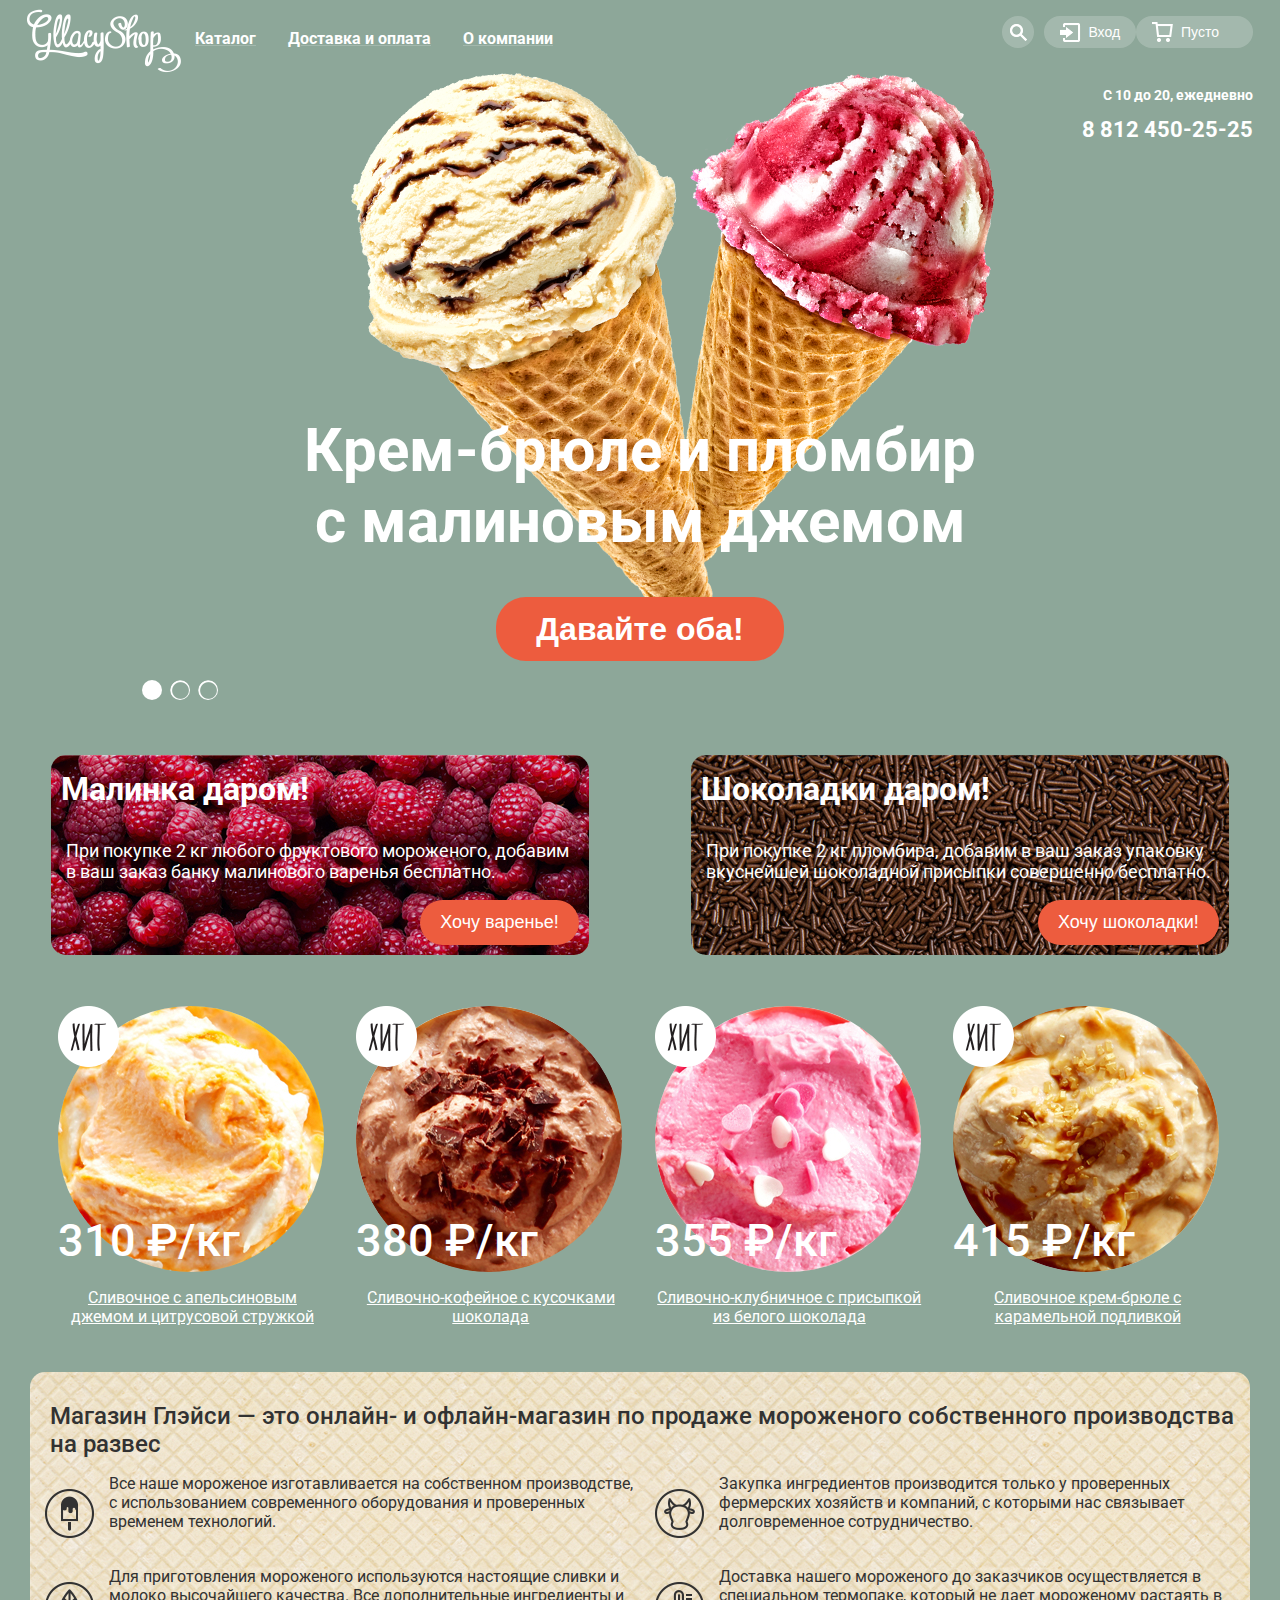
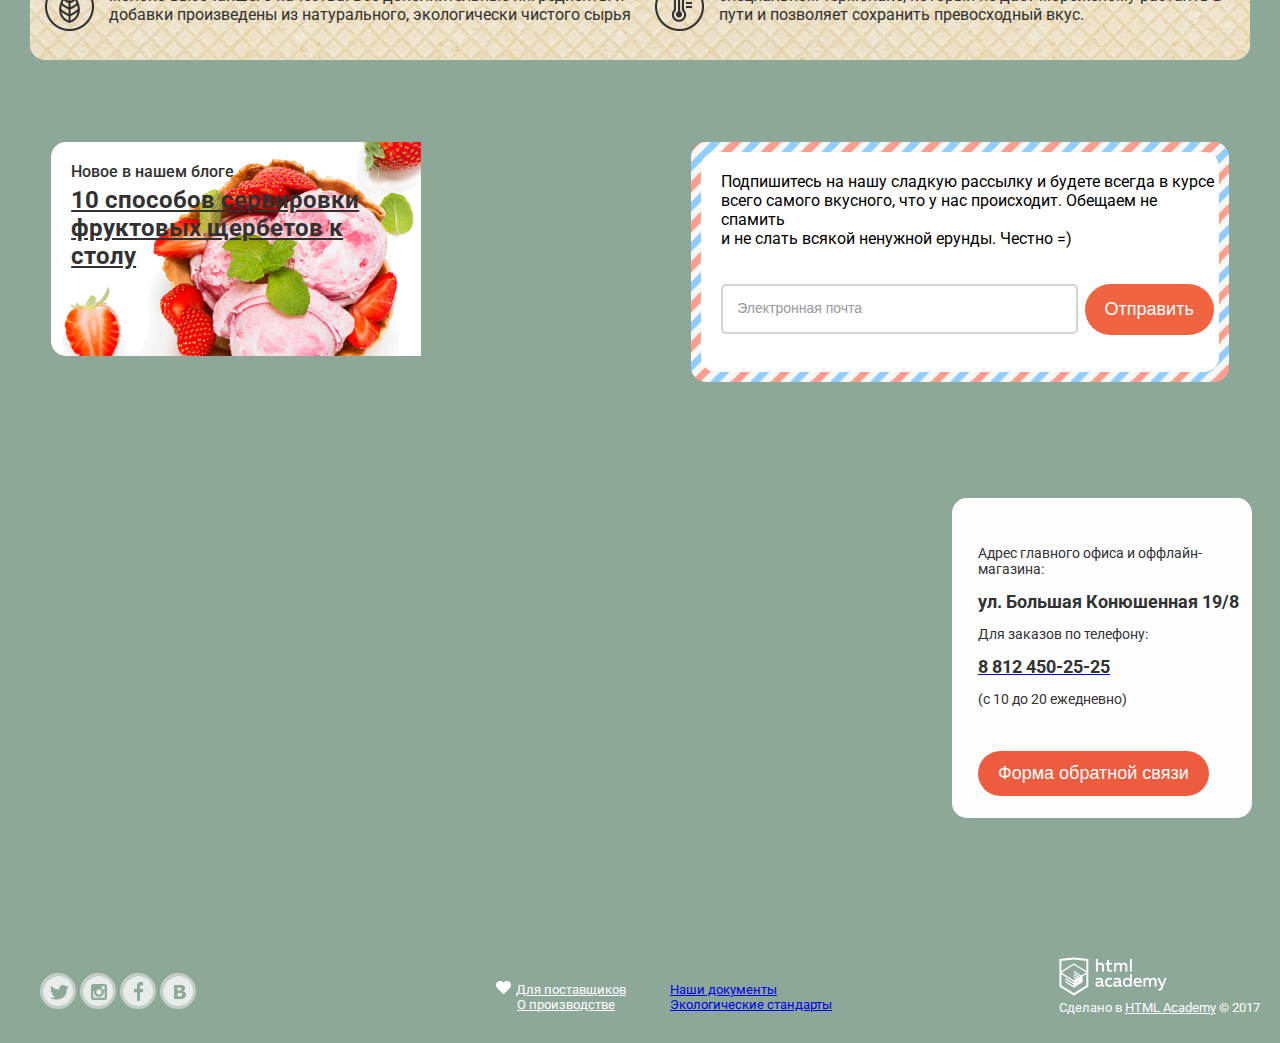
==== index.html @ 9e83eb08 "page 1" ====
<!DOCTYPE html>
<html lang="en">
<head>
    <meta charset="UTF-8">
    <title>Gllacy</title>
    <link rel="stylesheet" href="css/style.css">
    <link rel="stylesheet" href="css/slider.css">
    <link href="https://fonts.googleapis.com/css?family=Roboto:400,500,700&display=swap" rel="stylesheet">
</head>
<body>
<header>
    <nav class="main-navigation">
        <img src="img/Logo.png" width="154" height="64" alt="Логотип">

        <ul class="menu-left">
            <li>
                <a href="#">Каталог</a>
                <ul>
                    <li><a id="bold" href="#">Новинки</a></li>
                    <hr>
                    <li><a href="#">Сливочное</a></li>
                    <li><a href="#">Щербеты</a></li>
                    <li><a href="#">Фруктовый лед</a></li>
                    <li><a href="#">Мелорин</a></li>
                </ul>
            </li>
            <li><a href="#">Доставка и оплата</a></li>
            <li><a href="#">О компании</a></li>
        </ul>

        <ul class="menu-right">
            <li>
                <button class="search" onclick="toggle('search-form')"></button>
                <form class="dropdown-form" id="search-form">
                    <input name="s" placeholder="Что ищем?" type="search"/>
                </form>
            </li>
            <li>
                <button class="login" onclick="toggle('login-form')">Вход</button>
                <form class="dropdown-form" id="login-form">
                    <input name="e" placeholder="Электронная почта" type="email"/>
                    <input name="p" placeholder="Пароль" type="password"/>
                    <button>Войти</button>
                    <ul class="login-password">
                        <li><a href="#">Забыли пароль?</a></li>
                        <br>
                        <li><a href="#">Новая регистрация</a></li>
                    </ul>
                </form>
            </li>
            <li>
                <button class="cart">Пусто</button>
            </li>
        </ul>
        <div class="clr"></div>
    </nav>
</header>
<div class="carusel">
    <div class="info">
        <p>
            C 10 до 20, ежедневно
        </p>
        <p class="phone">
            8 812 450-25-25
        </p>
    </div>

    <div id="slider" class="slider">
        <!-- Slideshow container -->
        <div class="slideshow-container">

            <!-- Full-width images with number and caption text -->
            <div class="mySlides fade slider__item">
                <div class="slider__item">
                    <img class="top" src="img/ice_cream1.png">
                    <img class="bottom" src="img/ice_cream2.png">
                    <div class="ice_cream_main">
                        <h1 class="ice_cream_main_text">Крем-брюле и пломбир<br> с малиновым джемом</h1>
                        <button>Давайте оба!</button>
                    </div>
                </div>
            </div>

            <div class="mySlides fade slider__item">
                <div class="slider__item">
                    <img class="top" src="img/ice_cream3.png">
                    <img class="bottom" src="img/ice_cream4.png">
                    <div class="ice_cream_main">
                        <h1 class="ice_cream_main_text">Шоколадный пломбир и <br> лимонный сорбет</h1>
                        <button>Давайте оба!</button>

                    </div>
                </div>
            </div>

            <div class="mySlides fade slider__item">
                <div class="slider__item">
                    <img class="top" src="img/ice_cream5.png">
                    <img class="bottom" src="img/ice_cream6.png">
                    <div class="ice_cream_main">
                        <h1 class="ice_cream_main_text">Пломбир с помадкой и<br> клубничный щербет</h1>
                        <button>Давайте оба!</button>
                    </div>
                </div>
            </div>
            <br>
            <!-- The dots/circles -->
            <div style="text-align:left">
                <span class="dot" onclick="currentSlide(1)"></span>
                <span class="dot" onclick="currentSlide(2)"></span>
                <span class="dot" onclick="currentSlide(3)"></span>
            </div>
        </div>
    </div>
</div>


<div class="promo">
    <div class="raspberry promo-block">
        <div>
            <p class="name">Малинка даром!</p>
            <p class="promo-text"><i class="ice-cream"></i> При покупке 2 кг любого фруктового мороженого, добавим <br>
                в ваш заказ банку малинового варенья
                бесплатно.</p>
        </div>
        <button class="btn">Хочу варенье!</button>
    </div>
    <div class="chocolate promo-block">
        <p class="name">Шоколадки даром!</p>
        <p class="promo-text">При покупке 2 кг пломбира, добавим в ваш заказ упаковку<br> вкуснейшей шоколадной присыпки
            совершенно бесплатно.</p>
        <button class="btn">Хочу шоколадки!</button>
    </div>
</div>
<div class="clr"></div>
<div class="menu-ice-cream">
    <div class="menu-ice-cream-container">
        <div class="orange">
            <i class="hit"></i>
            <p class="price">310 &#x20bd;/кг</p>
            <i class="p"></i>
        </div>
        <p class="kind">Сливочное с апельсиновым джемом и цитрусовой стружкой</p>
    </div>
    <div class="menu-ice-cream-container">
        <div class="coffee">
            <i class="hit"></i>
            <p class="price">380 &#x20bd;/кг</p>
            <i class="p"></i>
        </div>
        <p class="kind">Сливочно-кофейное с кусочками шоколада</p>
    </div>
    <div class="menu-ice-cream-container">
        <div class="strawberry">
            <i class="hit"></i>
            <p class="price">355 &#x20bd;/кг</p>
            <i class="p"></i>
        </div>
        <p class="kind">Сливочно-клубничное с присыпкой из белого шоколада</p>
    </div>
    <div class="menu-ice-cream-container">
        <div class="caramel">
            <i class="hit"></i>
            <p class="price">415 &#x20bd;/кг</p>
            <i class="p"></i>
        </div>
        <p class="kind">Сливочное крем-брюле с карамельной подливкой</p>
    </div>
</div>
<div class="about-gllacy">
    <p class="main-about-gllacy">Магазин Глэйси — это онлайн- и офлайн-магазин по продаже мороженого собственного
        производства на развес</p>
    <div class="left-part-about-gllacy">
        <div class="cow">
            <i class="icon"></i>
            <p>Закупка ингредиентов производится только у проверенных фермерских хозяйств и компаний, с которыми нас
                связывает долговременное сотрудничество.</p>
        </div>
        <div class="temperature">
            <i class="icon"></i>
            <p>Доставка нашего мороженого до заказчиков осуществляется в специальном термопаке, который не дает
                мороженому растаять в пути и позволяет сохранить превосходный вкус. </p>
        </div>


    </div>
    <div class="right-part-about-gllacy">
        <div class="icecream">
            <i class="icon"></i>
            <p>Все наше мороженое изготавливается на собственном производстве, с использованием современного
                оборудования и проверенных временем технологий.</p>
        </div>
        <div class="leaf">
            <i class="icon"></i>
            <p>Для приготовления мороженого используются настоящие сливки и молоко высочайшего качества. Все
                дополнительные ингредиенты и добавки произведены из натурального, экологически чистого сырья </p>
        </div>
    </div>
</div>
<div class="news">
    <div class="strawberry-ice news-block">
        <div>
            <p class="h2">Новое в нашем блоге</p>
            <p class="news-text-strawberry">10 способов сервировки<br> фруктовых щербетов к<br> столу</p>
        </div>
    </div>

    <div class="postal news-block">
        <div class="postal-white">
            <p class="news-text-postal"> Подпишитесь на нашу сладкую рассылку и будете всегда в курсе<br> всего самого
                вкусного,
                что у нас происходит. Обещаем не спамить<br> и не слать всякой ненужной ерунды. Честно =) </p>
            <form class="mailing" id="mailing-form">
                <input name="e" placeholder="Электронная почта" type="email"/>
                <button>Отправить</button>
            </form>
        </div>
    </div>
</div>
<div class="clr"></div>
<div class="map">
    <div class="feedback-form">
        <div class="feedback-info">
            <p>Адрес главного офиса и оффлайн-магазина:</p>
            <b>ул. Большая Конюшенная 19/8</b>
            <p>Для заказов по телефону:</p>
            <a href="tel:88124502525"><b>8 812 450-25-25</b></a>
            <p>(с 10 до 20 ежедневно)</p>
        </div>
        <button class="btn">Форма обратной связи</button>
    </div>
    <iframe src="https://www.google.com/maps/embed?pb=!1m18!1m12!1m3!1d1998.6037872533277!2d30.320858716096975!3d59.93871648187614!2m3!1f0!2f0!3f0!3m2!1i1024!2i768!4f13.1!3m3!1m2!1s0x4696310fca145cc1%3A0x42b32648d8238007!2z0JHQvtC70YzRiNCw0Y8g0JrQvtC90Y7RiNC10L3QvdCw0Y8g0YPQuy4sIDE5LzgsINCh0LDQvdC60YIt0J_QtdGC0LXRgNCx0YPRgNCzLCDQoNC-0YHRgdC40Y8sIDE5MTE4Ng!5e0!3m2!1sru!2sua!4v1569932922999!5m2!1sru!2sua"
            width="100%" height="500" frameborder="0" style="border:0;" allowfullscreen=""></iframe>
</div>

<footer class="footer">
    <div class="icon">
        <ul class="social">
            <li><a class="twitter" href="#"></a></li>
            <li><a class="instagram" href="#"></a></li>
            <li><a class="facebook" href="#"></a></li>
            <li><a class="vk" href="#"></a></li>
        </ul>
    </div>
    <div class="information">
        <div class="left-info">

            <ul class="suppliers-and-produce">
                <li>
                    <a href="#">
                        <i class="heart"></i>Для поставщиков
                    </a>
                </li>
                <li><a class="produce" href="#">О производстве</a></li>
            </ul>
        </div>
        <div class="right-info">
            <ul class="documents-and-standards">
                <li><a href="#">Наши документы</a></li>
                <li><a href="#">Экологические стандарты</a></li>
            </ul>
        </div>
    </div>
    <div class="logo">
        <img src="img/logo-html.png">
        <p>Сделано в <a>HTML Academy</a> © 2017</p>
    </div>
</footer>


<script>
    function toggle(id) {

        if (id !== 'search-form') {
            var searchForm = document.getElementById('search-form');

            searchForm.classList.remove('block');
        }

        if (id !== 'login-form') {


            var loginForm = document.getElementById('login-form');

            loginForm.classList.remove('block');
        }


        var form = document.getElementById(id);
        form.classList.toggle('block');
    }

    var slideIndex = 1;
    showSlides(slideIndex);

    // Next/previous controls
    function plusSlides(n) {
        showSlides(slideIndex += n);
    }

    // Thumbnail image controls
    function currentSlide(n) {
        showSlides(slideIndex = n);
    }

    function showSlides(n) {
        var i;
        var slides = document.getElementsByClassName("mySlides");
        var dots = document.getElementsByClassName("dot");
        if (n > slides.length) {
            slideIndex = 1
        }
        if (n < 1) {
            slideIndex = slides.length
        }
        for (i = 0; i < slides.length; i++) {
            slides[i].style.display = "none";
        }
        for (i = 0; i < dots.length; i++) {
            dots[i].className = dots[i].className.replace(" active", "");
        }
        slides[slideIndex - 1].style.display = "block";
        dots[slideIndex - 1].className += " active";
    }
</script>
</body>

</html>
---- css/style.css ----
html, body {
    background-color: #8da799;
    font-family: 'Roboto', sans-serif;
    margin: 0;
    padding: 0;
}
.clr {
    clear: both;
}


.search, .login, .cart {
    background-color: rgba(255, 255, 255, 0.2);
    height: 32px;
    background-repeat: no-repeat;
    border-radius: 16px;
    border: none;
    background-position: center;
    font-weight: 500;
    color: #ffffff;
    font-size: 14px;

}

.search {
    background-image: url("../img/search.png");
    width: 32px;

}

.block {
    display:block !important;
}

.dropdown-form {
    background-color: #f8f7f4;
    border-radius: 5px;
    display: none;
    position: absolute;
    right: 0px;

}
.dropdown-form button{
    height: 46px;
    width: 102px;
    background-color: #f06441;
    color: #fefefe;
    font-size: 18px;
    border: none;
    border-radius: 15px;
    margin-top: 20px;
    margin-left: 18px;
}
.login-password {
    margin-left: 20px;
    list-style-type: none;

}
.login-password li{
    color: #4c4c4c;
    font-size: 13px;
    position: absolute;
    left: 80px;
    bottom: 40px;
}
.login-password li a{
    color: #4c4c4c;
}
#login-form{
    height: 214px;
    width: 290px;
    box-shadow: 0px 9px 20px 20px hsla(0, 0%, 0%, 0.12);
    top: 40px;
}
#search-form {
    width: 340px;
    height: 84px;
    box-shadow: 0px 9px 20px 20px hsla(0, 0%, 0%, 0.12);
    top: 40px;

}
input::-webkit-input-placeholder{
    color: #999999;
    background-color: white;
    font-weight: 400;
    font-size: 14px;
}
#search-form input{
    background-color: white;
    width: 310px;
    height: 42px;
    border: 2px solid #d3d3d2;
    border-radius: 5px;
    padding-top: 12px;
    padding-bottom: 17px;
    padding-left: 14px;
    margin-top: 20px;
    margin-left: 15px;
    margin-right: 15px;
    outline: none;

}
#login-form input{
    background-color: white;
    width: 240px;
    height: 11px;
    border: 2px solid #d3d3d2;
    border-radius: 5px;
    padding-top: 12px;
    padding-bottom: 17px;
    padding-left: 14px;
    margin-top: 20px;
    margin-left: 15px;
    margin-right: 25px;
    outline: none;
    font-size: 14px;
}

.login {
    background-image: url("../img/login.png");
    background-position: 16px center;
    padding-left: 44px;
    padding-right: 16px;
    margin-left: 10px;
}



.cart {
    background-image: url("../img/cart.png");
    background-position: 16px center;
    padding-left: 45px;
    padding-right: 34px;
}

.search:focus {
    background-image: url("../img/search_active.png");
    background-color: #f8f7f4;
    color: black;
    outline: none;
}

.login:focus {
    background-image: url("../img/login_active.png");
    background-color: #f8f7f4;
    color: black;
    outline: none;
}

.cart:focus {
    outline: none;
}

.menu-right {
    list-style-type: none;
    float: right;
    margin-right: 27px;

}

.menu-right li {
    float: left;
    position: relative;
}


ul.menu-left li {
    display: inline-block;
    border-bottom: 5px solid transparent;
}

ul.menu-left {
    position: relative;
    margin: 0;
    padding: 0;
    float: left;

}

ul.menu-left ul {
    display: none;
    position: absolute;
}

.menu-left li:hover ul {
    display: block;
}

.menu-left li ul {
    background-color: white;
    margin-top: 5px;
    border-radius: 5px;
    box-shadow: 0px 9px 20px 20px hsla(0, 0%, 0%, 0.12);
    padding-left: 0px;
}

.menu-left li:hover a {
    background-color: white;
    color: black;

}

.menu-left li a {
    height: 32px;
    padding: 0 14px;
    display: inline-block;
}

.menu-left li li {
    display: block;
}

.menu-left li:hover li a {
    margin: 0;
    display: block;
    font-weight: 400;
    background-color: transparent;
    padding-left: 20px;
}

.menu-left li li:hover {
    background-color: #fbded8;
}

#bold {
    font-weight: 700;
}

.menu-left li a {
    color: #ffffff;
    font-weight: 700;
    text-decoration-color: rgba(255, 255, 255, 0.2);
    font-size: 16px;
    line-height: 32px;
    border-radius: 30px;
    margin-top: 23px;
}

.main-navigation {
    margin-left: 27px;
}

.main-navigation img {
    margin-top: 9px;
    float: left;
}

.info {
    text-align: right;
    font-weight: 700;
    color: white;
    font-size: 14px;
    margin-right: 27px;
    position: absolute;
    right: 0px;
}

.phone {
    font-size: 22px;
    margin-top: 10px;
}

.menu-left ul li:first-child {
    border-top-left-radius: 5px;
    border-top-right-radius: 5px;
}

.menu-left ul li:last-child {
    border-radius: 0 0 5px 5px;
}

.menu-left hr {
    border: none;
    align-content: center;
    height: 1px;
    width: 128px;
    background-color: black;
    opacity: 0.2;
}
.slider__item{
    position: relative;
    margin: 0 auto;
    width: 700px;
}
.ice_cream_main{
    position: absolute;
    left: 0;
    right: 0;
    margin: 0 auto;
    bottom: 0px;
    text-align: center;
    z-index: 40;
}
.ice_cream_main_text{
    font-weight: 700;
    font-size: 60px;
    color: white;
    z-index: 20;
    bottom: 100px;
    text-align: center;
}
.slider__item button{
    padding-left: 40px;
    padding-right: 40px;
    height: 64px;
    border: none;
    border-radius: 30px;
    outline: none;
    background-color: #ed5c3e;
    color: white;
    font-size: 32px;
    font-weight: 700;
    z-index: 20;
    bottom: 40px;

}
.top{
    z-index: 10;
    position: relative;
    left: 60px;

}
.bottom{
    z-index: 5;
    position: absolute;
}

.raspberry{
    background-image: url("../img/raspberry.jpg");
    float: left;

}
.chocolate{
    background-image: url("../img/chocolate.jpg");
    float: right;

}
.name {
    font-size: 32px;
    font-weight: 700;
    margin-top: 15px;
    margin-left: 10px;
}
.promo-block{
    color: white;
    font-size: 18px;
    background-repeat: no-repeat;
    width: 42%;
    margin: 4%;
    border-radius: 15px;
}
.promo-text{
    margin-left: 15px;
    margin-right: 15px;
}
.promo .btn{
    height: 45px;
    border: none;
    border-radius: 30px;
    outline: none;
    background-color: #ed5c3e;
    color: white;
    font-size: 18px;
    padding-left: 20px;
    padding-right: 20px;
    float: right;
    margin-bottom: 10px;
    margin-right: 10px;

}


.menu-ice-cream-container{
    width: 21%;
    display: inline-block;
    margin: 0 1%;
}
.menu-ice-cream{
    text-align: center;
    position: relative;
}
.orange, .coffee, .strawberry, .caramel{
    border-radius: 100%;
    background-repeat: no-repeat;
    height: 266px;
    outline: none;
    border: none;
    width:266px;
    text-align: left;
}
.orange{
    background-image: url("../img/orange-icecream.jpg");
}
.coffee{
    background-image: url("../img/chocolate-icecream.jpg");
}
.strawberry{
    background-image: url("../img/strawberry-icecream.jpg");
}
.caramel{
    background-image: url("../img/caramel-icecream.jpg");
}
.kind{
    color: white;
    font-size: 16px;
    text-decoration: underline solid white;
    bottom: 10px;
}

i.hit {
display: inline-block;
}

i.hit {
    background-image: url("../img/hit.png");
    width: 61px;
    height: 61px;
}
.price{
    color: white;
    font-size: 45px;
    font-weight: 500;
    position: absolute;
    bottom: 30px;
}
.about-gllacy{
    background-image: url("../img/wafer.jpg");
    border-radius: 15px;
    margin: 30px;
}
.main-about-gllacy{
    font-size: 24px;
    color: #323232;
    font-weight: 500;
    text-align: left;
    padding-top: 30px;
    padding-left: 20px;
    margin-bottom: 0px;
}
.left-part-about-gllacy, .right-part-about-gllacy{
    display: inline-block;
    width: 50%;
}
.right-part-about-gllacy{
    float: left;
}
.left-part-about-gllacy p, .right-part-about-gllacy p{
    font-size: 16px;
    color:#323232 ;
    margin-left: 20px;
    padding-bottom: 20px;
}
.icecream i, .leaf i, .cow i, .temperature i{
    display: inline-block;
    height: 49px;
    width: 49px;
    margin: 15px;

}
.icecream i{
    background-image: url("../img/i_ice_cream.png");
    float: left;
}
.leaf i{
    background-image: url("../img/i_leaf.png");
    float: left;

}
.cow i{
    background-image: url("../img/i_cow.png");
    float: left;
}
.temperature i{
    background-image: url("../img/i_temperature.png");
    float: left;
}
.news-block{
    background-repeat:no-repeat ;
    width: 42%;
    margin: 4%;
    border-radius: 15px;
}
.strawberry-ice{
    background-image: url("../img/news-strawberry.jpg");
    float: left;
    color: #323232;
}
.postal{
    background-image: url("../img/news-postal.jpg");
    background-repeat: repeat;
    float: right;
}
.h2{
    font-size: 16px;
    font-weight: 500;
    margin-top: 20px;
    margin-bottom: 0;
}
.news-text-strawberry{
    font-size: 24px;
    font-weight: 700;
    text-decoration: underline;
    margin-top: 5px;
    margin-bottom: 86px;
}
.strawberry-ice p{
    margin-left: 20px;
    padding: 0;
}
.mailing button{
    background-color: #f06441;
    color: #fefefe;
    font-size: 18px;
    font-weight: 500;
    border: none;
    border-radius: 50px;
    padding:15px 20px;
    float: right;
    margin-right: 5px;



}
#mailing-form{
    padding-bottom: 38px;
}
#mailing-form input{
    background-color: white;
    width: 65%;
    height: 44px;
    border: 2px solid #d3d3d2;
    border-radius: 5px;
    padding-left: 14px;
    margin-left: 20px;
    outline: none;
}
.news-text-postal {
    margin-left: 20px;
    padding-top: 20px;
    padding-bottom: 20px;
    margin-top: 0;
}
.postal-white{
    background-color: white;
    border-radius: 15px;
    margin: 10px;
}
.twitter, .instagram, .facebook, .vk{
    display: inline-block;
    background-repeat: no-repeat;
    height: 30px;
    width: 30px;
    border-radius: 100%;
    border: #c2cec7 solid 3px;

}
.social{
    margin-top: 36px;
    margin-bottom: 30px;
}
.social li{
    list-style-type: none;
    display: inline-block;
}
.twitter{
    background-image: url("../img/i_twitter.png");
}
.instagram{
    background-image: url("../img/i_instagram.png");
}
.facebook{
    background-image: url("../img/i_facebook.png");
}
.vk{
    background-image: url("../img/i_vk.png");
}
.left-info, .right-info{
    display: inline-block;
}
.suppliers-and-produce, .documents-and-standards {
    list-style-type: none;
    color: white;
    font-size: 13px;
    text-decoration: underline;
}
.suppliers-and-produce a, .documents-and-standards a:visited{
    list-style-type: none;
    color: white;
    font-size: 13px;
    text-decoration: underline;
}
.heart{
    display: inline-block;
    background-image: url("../img/i-heart.png");
    background-repeat: no-repeat;
    height: 13px;
    width: 15px;
    margin-right: 5px;
}
.produce{
    padding-left: 21px;
}
.logo p{
    color: white;
    font-size: 13px;
    margin: 0;
}
.logo a{
    text-decoration: underline;
}

.icon, .information,.logo {
    display: inline-block;
}
.logo{
    float: right;
    margin-right: 20px;
    margin-top: 20px;
}
.information{
    margin-left: 20%;
    margin-top: 30px;
}
.footer{
    height: 100px;
}
.feedback-form{
    background-color: #fefefe;
    height: 320px;
    width: 300px;
    border-radius: 15px;
}
.feedback-form p{
    font-size: 14px;
    color: #323232;
}
.feedback-form b{
    font-size: 18px;
    color: #323232;
}
.feedback-form .btn{
    height: 45px;
    border: none;
    border-radius: 30px;
    outline: none;
    background-color: #ed5c3e;
    color: white;
    font-size: 18px;
    padding-left: 20px;
    padding-right: 20px;
    margin-top: 30px;
    margin-left: 26px;
}
.feedback-info{
    padding-left: 26px;
    padding-top: 33px;
}
.feedback-form{
    position: absolute;
    z-index: 30;
    top:65px;
    right: 28px;
}
.map{
    position: relative;
    z-index: 10;
}
---- css/slider.css ----
/* Slideshow container */
.slideshow-container {
    max-width: 1000px;
    position: relative;
    margin: auto;
}

/* Hide the images by default */
.mySlides {
    display: none;
}

/* Next & previous buttons */
.prev, .next {
    cursor: pointer;
    position: absolute;
    top: 50%;
    width: auto;
    margin-top: -22px;
    padding: 16px;
    color: white;
    font-weight: bold;
    font-size: 18px;
    transition: 0.6s ease;
    border-radius: 0 3px 3px 0;
    user-select: none;
}

/* Position the "next button" to the right */
.next {
    right: 0;
    border-radius: 3px 0 0 3px;
}

/* On hover, add a black background color with a little bit see-through */
.prev:hover, .next:hover {
    background-color: rgba(0,0,0,0.8);
}

/* Caption text */
.text {
    color: #f2f2f2;
    font-size: 15px;
    padding: 8px 12px;
    position: absolute;
    bottom: 8px;
    width: 100%;
    text-align: center;
}

/* Number text (1/3 etc) */
.numbertext {
    color: #f2f2f2;
    font-size: 12px;
    padding: 8px 12px;
    position: absolute;
    top: 0;
}

/* The dots/bullets/indicators */
.dot {
    cursor: pointer;
    height: 20px;
    width: 20px;
    margin: 0 2px;
    border-radius: 50%;
    display: inline-block;
    background-image: url("../img/point_slider.png");

}

.active, .dot:hover {
    background-color: #fff;
}

/* Fading animation */
.fade {
    -webkit-animation-name: fade;
    -webkit-animation-duration: 1.5s;
    animation-name: fade;
    animation-duration: 1.5s;
}

@-webkit-keyframes fade {
    from {opacity: .4}
    to {opacity: 1}
}

@keyframes fade {
    from {opacity: .4}
    to {opacity: 1}
}
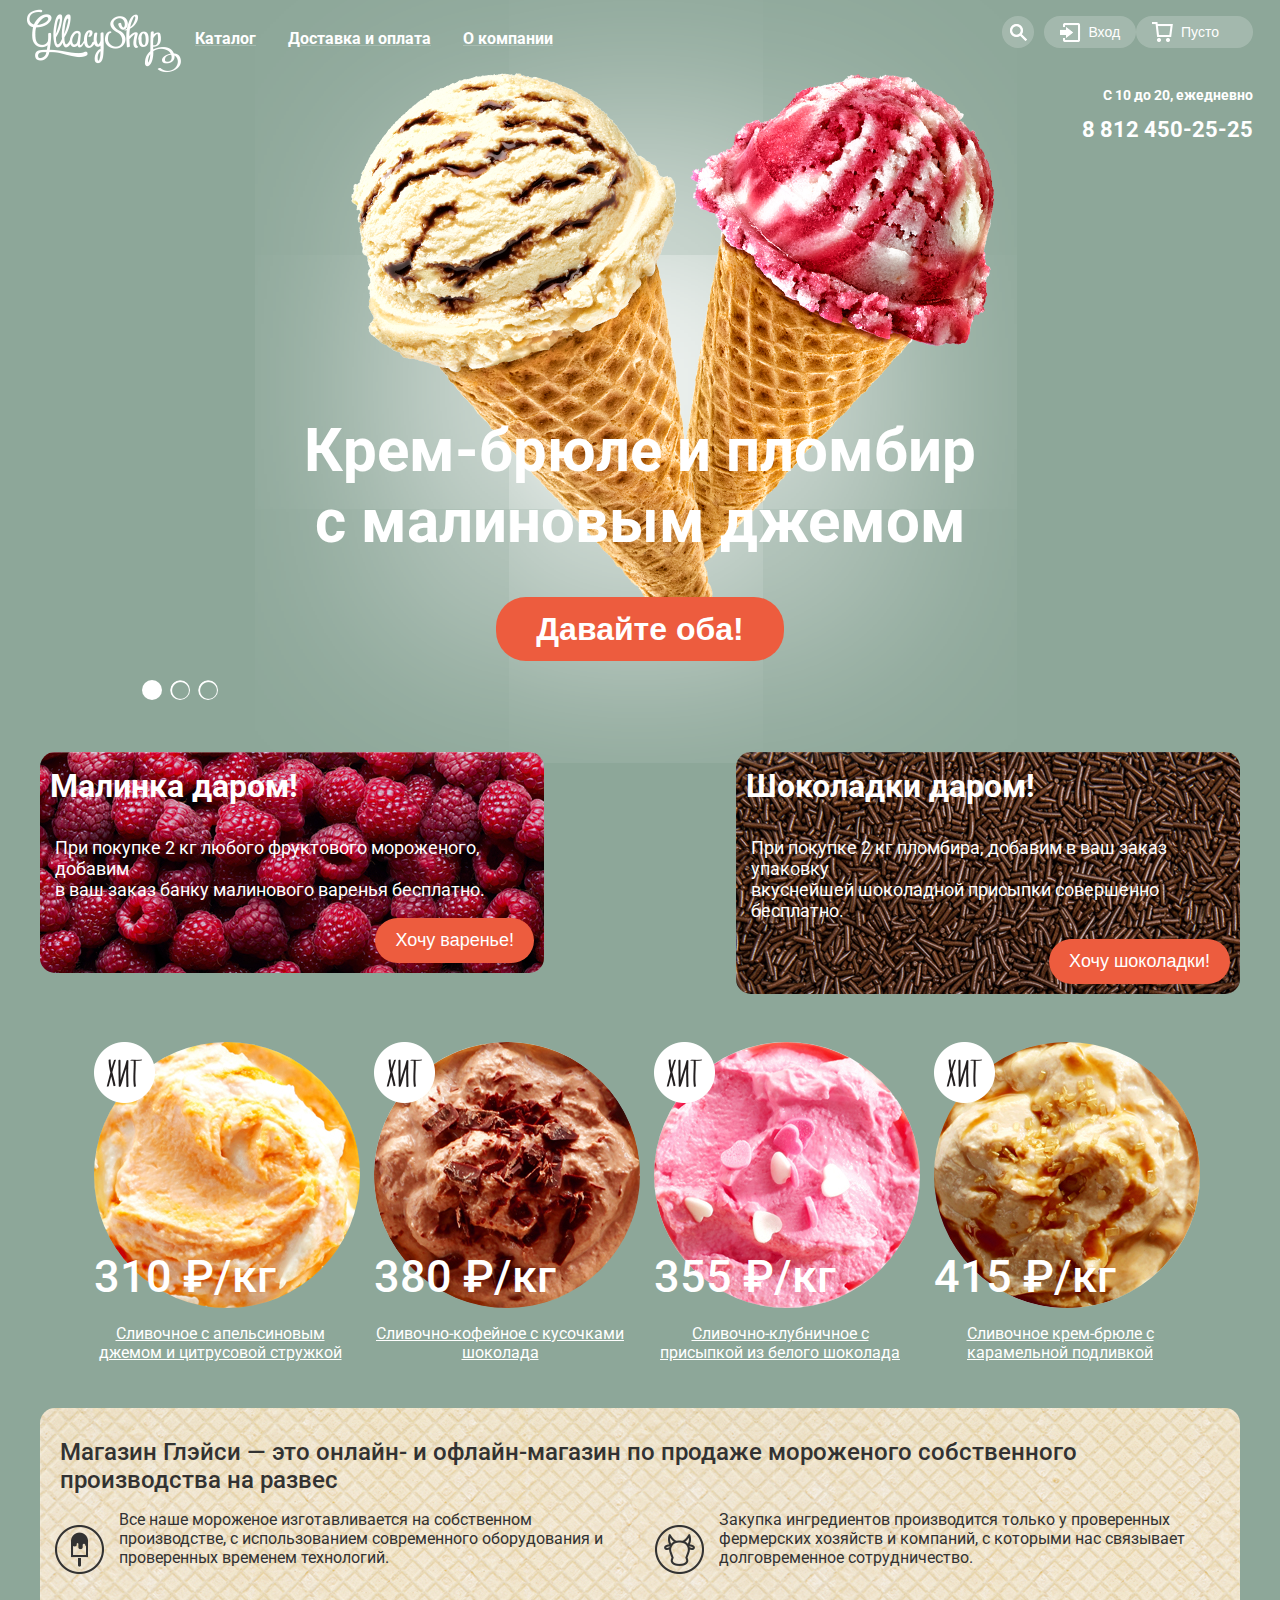
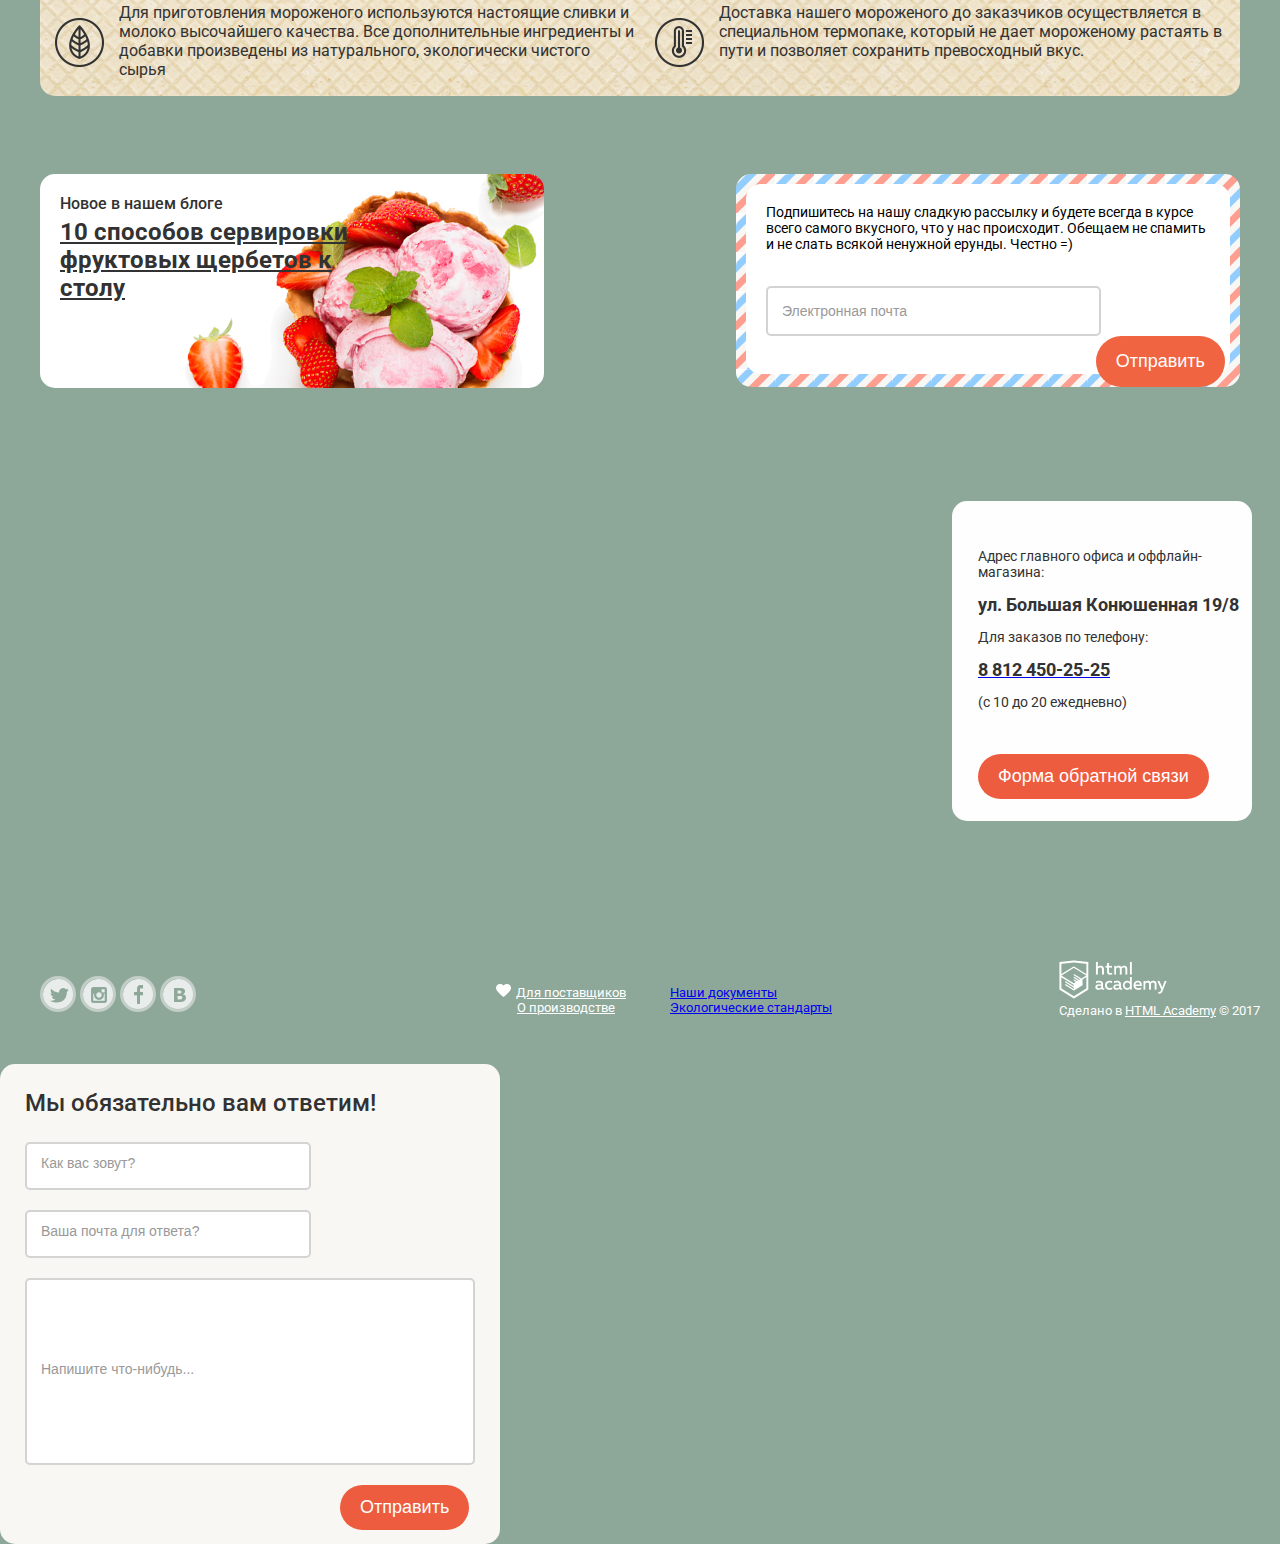
==== commit 45d672ef: "page 1" ====
--- a/index.html
+++ b/index.html
@@ -7,14 +7,13 @@
     <link rel="stylesheet" href="css/slider.css">
     <link href="https://fonts.googleapis.com/css?family=Roboto:400,500,700&display=swap" rel="stylesheet">
 </head>
-<body>
+<body class="green">
 <header>
     <nav class="main-navigation">
         <img src="img/Logo.png" width="154" height="64" alt="Логотип">
-
         <ul class="menu-left">
             <li>
-                <a href="#">Каталог</a>
+                <a href="catalog.html">Каталог</a>
                 <ul>
                     <li><a id="bold" href="#">Новинки</a></li>
                     <hr>
@@ -27,7 +26,6 @@
             <li><a href="#">Доставка и оплата</a></li>
             <li><a href="#">О компании</a></li>
         </ul>
-
         <ul class="menu-right">
             <li>
                 <button class="search" onclick="toggle('search-form')"></button>
@@ -56,6 +54,7 @@
     </nav>
 </header>
 <div class="carusel">
+    <p class="shadow">.</p>
     <div class="info">
         <p>
             C 10 до 20, ежедневно
@@ -76,7 +75,7 @@
                     <img class="bottom" src="img/ice_cream2.png">
                     <div class="ice_cream_main">
                         <h1 class="ice_cream_main_text">Крем-брюле и пломбир<br> с малиновым джемом</h1>
-                        <button>Давайте оба!</button>
+                        <button onclick="kisa()">Давайте оба!</button>
                     </div>
                 </div>
             </div>
@@ -88,7 +87,6 @@
                     <div class="ice_cream_main">
                         <h1 class="ice_cream_main_text">Шоколадный пломбир и <br> лимонный сорбет</h1>
                         <button>Давайте оба!</button>
-
                     </div>
                 </div>
             </div>
@@ -114,106 +112,109 @@
     </div>
 </div>
 
-
-<div class="promo">
-    <div class="raspberry promo-block">
-        <div>
-            <p class="name">Малинка даром!</p>
-            <p class="promo-text"><i class="ice-cream"></i> При покупке 2 кг любого фруктового мороженого, добавим <br>
-                в ваш заказ банку малинового варенья
-                бесплатно.</p>
-        </div>
-        <button class="btn">Хочу варенье!</button>
-    </div>
-    <div class="chocolate promo-block">
-        <p class="name">Шоколадки даром!</p>
-        <p class="promo-text">При покупке 2 кг пломбира, добавим в ваш заказ упаковку<br> вкуснейшей шоколадной присыпки
-            совершенно бесплатно.</p>
-        <button class="btn">Хочу шоколадки!</button>
-    </div>
-</div>
-<div class="clr"></div>
-<div class="menu-ice-cream">
-    <div class="menu-ice-cream-container">
-        <div class="orange">
-            <i class="hit"></i>
-            <p class="price">310 &#x20bd;/кг</p>
-            <i class="p"></i>
-        </div>
-        <p class="kind">Сливочное с апельсиновым джемом и цитрусовой стружкой</p>
-    </div>
-    <div class="menu-ice-cream-container">
-        <div class="coffee">
-            <i class="hit"></i>
-            <p class="price">380 &#x20bd;/кг</p>
-            <i class="p"></i>
-        </div>
-        <p class="kind">Сливочно-кофейное с кусочками шоколада</p>
-    </div>
-    <div class="menu-ice-cream-container">
-        <div class="strawberry">
-            <i class="hit"></i>
-            <p class="price">355 &#x20bd;/кг</p>
-            <i class="p"></i>
-        </div>
-        <p class="kind">Сливочно-клубничное с присыпкой из белого шоколада</p>
-    </div>
-    <div class="menu-ice-cream-container">
-        <div class="caramel">
-            <i class="hit"></i>
-            <p class="price">415 &#x20bd;/кг</p>
-            <i class="p"></i>
-        </div>
-        <p class="kind">Сливочное крем-брюле с карамельной подливкой</p>
-    </div>
-</div>
-<div class="about-gllacy">
-    <p class="main-about-gllacy">Магазин Глэйси — это онлайн- и офлайн-магазин по продаже мороженого собственного
-        производства на развес</p>
-    <div class="left-part-about-gllacy">
-        <div class="cow">
-            <i class="icon"></i>
-            <p>Закупка ингредиентов производится только у проверенных фермерских хозяйств и компаний, с которыми нас
-                связывает долговременное сотрудничество.</p>
-        </div>
-        <div class="temperature">
-            <i class="icon"></i>
-            <p>Доставка нашего мороженого до заказчиков осуществляется в специальном термопаке, который не дает
-                мороженому растаять в пути и позволяет сохранить превосходный вкус. </p>
-        </div>
-
-
-    </div>
-    <div class="right-part-about-gllacy">
-        <div class="icecream">
-            <i class="icon"></i>
-            <p>Все наше мороженое изготавливается на собственном производстве, с использованием современного
-                оборудования и проверенных временем технологий.</p>
-        </div>
-        <div class="leaf">
-            <i class="icon"></i>
-            <p>Для приготовления мороженого используются настоящие сливки и молоко высочайшего качества. Все
-                дополнительные ингредиенты и добавки произведены из натурального, экологически чистого сырья </p>
-        </div>
-    </div>
-</div>
-<div class="news">
-    <div class="strawberry-ice news-block">
-        <div>
-            <p class="h2">Новое в нашем блоге</p>
-            <p class="news-text-strawberry">10 способов сервировки<br> фруктовых щербетов к<br> столу</p>
-        </div>
-    </div>
-
-    <div class="postal news-block">
-        <div class="postal-white">
-            <p class="news-text-postal"> Подпишитесь на нашу сладкую рассылку и будете всегда в курсе<br> всего самого
-                вкусного,
-                что у нас происходит. Обещаем не спамить<br> и не слать всякой ненужной ерунды. Честно =) </p>
-            <form class="mailing" id="mailing-form">
-                <input name="e" placeholder="Электронная почта" type="email"/>
-                <button>Отправить</button>
-            </form>
+<div class="container">
+    <div class="promo">
+        <div class="raspberry promo-block">
+            <div>
+                <p class="name">Малинка даром!</p>
+                <p class="promo-text"><i class="ice-cream"></i> При покупке 2 кг любого фруктового мороженого, добавим
+                    <br>
+                    в ваш заказ банку малинового варенья
+                    бесплатно.</p>
+            </div>
+            <button class="btn">Хочу варенье!</button>
+        </div>
+        <div class="chocolate promo-block">
+            <p class="name">Шоколадки даром!</p>
+            <p class="promo-text">При покупке 2 кг пломбира, добавим в ваш заказ упаковку<br> вкуснейшей шоколадной
+                присыпки
+                совершенно бесплатно.</p>
+            <button class="btn">Хочу шоколадки!</button>
+        </div>
+    </div>
+    <div class="clr"></div>
+    <div class="menu-ice-cream">
+        <div class="menu-ice-cream-container">
+            <div class="orange">
+                <i class="hit"></i>
+                <p class="price">310 &#x20bd;/кг</p>
+                <i class="p"></i>
+            </div>
+            <p class="kind">Сливочное с апельсиновым джемом и цитрусовой стружкой</p>
+        </div>
+        <div class="menu-ice-cream-container">
+            <div class="coffee">
+                <i class="hit"></i>
+                <p class="price">380 &#x20bd;/кг</p>
+                <i class="p"></i>
+            </div>
+            <p class="kind">Сливочно-кофейное с кусочками шоколада</p>
+        </div>
+        <div class="menu-ice-cream-container">
+            <div class="strawberry">
+                <i class="hit"></i>
+                <p class="price">355 &#x20bd;/кг</p>
+                <i class="p"></i>
+            </div>
+            <p class="kind">Сливочно-клубничное с присыпкой из белого шоколада</p>
+        </div>
+        <div class="menu-ice-cream-container">
+            <div class="caramel">
+                <i class="hit"></i>
+                <p class="price">415 &#x20bd;/кг</p>
+                <i class="p"></i>
+            </div>
+            <p class="kind">Сливочное крем-брюле с карамельной подливкой</p>
+        </div>
+    </div>
+    <div class="about-gllacy">
+        <p class="main-about-gllacy">Магазин Глэйси — это онлайн- и офлайн-магазин по продаже мороженого собственного
+            производства на развес</p>
+        <div class="left-part-about-gllacy">
+            <div class="cow">
+                <i class="icon"></i>
+                <p>Закупка ингредиентов производится только у проверенных фермерских хозяйств и компаний, с которыми нас
+                    связывает долговременное сотрудничество.</p>
+            </div>
+            <div class="temperature">
+                <i class="icon"></i>
+                <p>Доставка нашего мороженого до заказчиков осуществляется в специальном термопаке, который не дает
+                    мороженому растаять в пути и позволяет сохранить превосходный вкус. </p>
+            </div>
+
+
+        </div>
+        <div class="right-part-about-gllacy">
+            <div class="icecream">
+                <i class="icon"></i>
+                <p>Все наше мороженое изготавливается на собственном производстве, с использованием современного
+                    оборудования и проверенных временем технологий.</p>
+            </div>
+            <div class="leaf">
+                <i class="icon"></i>
+                <p>Для приготовления мороженого используются настоящие сливки и молоко высочайшего качества. Все
+                    дополнительные ингредиенты и добавки произведены из натурального, экологически чистого сырья </p>
+            </div>
+        </div>
+    </div>
+    <div class="news">
+        <div class="strawberry-ice news-block">
+            <div>
+                <p class="h2">Новое в нашем блоге</p>
+                <p class="news-text-strawberry">10 способов сервировки<br> фруктовых щербетов к<br> столу</p>
+            </div>
+        </div>
+
+        <div class="postal news-block">
+            <div class="postal-white">
+                <p class="news-text-postal"> Подпишитесь на нашу сладкую рассылку и будете всегда в курсе<br> всего
+                    самого вкусного,
+                    что у нас происходит. Обещаем не спамить<br> и не слать всякой ненужной ерунды. Честно =) </p>
+                <form class="mailing" id="mailing-form">
+                    <input name="e" placeholder="Электронная почта" type="email"/>
+                    <button>Отправить</button>
+                </form>
+            </div>
         </div>
     </div>
 </div>
@@ -266,63 +267,15 @@
         <p>Сделано в <a>HTML Academy</a> © 2017</p>
     </div>
 </footer>
-
-
-<script>
-    function toggle(id) {
-
-        if (id !== 'search-form') {
-            var searchForm = document.getElementById('search-form');
-
-            searchForm.classList.remove('block');
-        }
-
-        if (id !== 'login-form') {
-
-
-            var loginForm = document.getElementById('login-form');
-
-            loginForm.classList.remove('block');
-        }
-
-
-        var form = document.getElementById(id);
-        form.classList.toggle('block');
-    }
-
-    var slideIndex = 1;
-    showSlides(slideIndex);
-
-    // Next/previous controls
-    function plusSlides(n) {
-        showSlides(slideIndex += n);
-    }
-
-    // Thumbnail image controls
-    function currentSlide(n) {
-        showSlides(slideIndex = n);
-    }
-
-    function showSlides(n) {
-        var i;
-        var slides = document.getElementsByClassName("mySlides");
-        var dots = document.getElementsByClassName("dot");
-        if (n > slides.length) {
-            slideIndex = 1
-        }
-        if (n < 1) {
-            slideIndex = slides.length
-        }
-        for (i = 0; i < slides.length; i++) {
-            slides[i].style.display = "none";
-        }
-        for (i = 0; i < dots.length; i++) {
-            dots[i].className = dots[i].className.replace(" active", "");
-        }
-        slides[slideIndex - 1].style.display = "block";
-        dots[slideIndex - 1].className += " active";
-    }
-</script>
+<div class="feedback">
+    <p>Мы обязательно вам ответим!</p>
+    <form id="feedback">
+        <input name="name" placeholder="Как вас зовут?" type="text"/>
+        <input name="mail" placeholder="Ваша почта для ответа?" type="email"/>
+        <input class="feedback-class" name="text" placeholder="Напишите что-нибудь..." type="text"/>
+        <button class="btn">Отправить</button>
+    </form>
+</div>
+<script src="js/script.js"></script>
 </body>
-
 </html>--- a/css/style.css
+++ b/css/style.css
@@ -1,13 +1,24 @@
 html, body {
-    background-color: #8da799;
     font-family: 'Roboto', sans-serif;
     margin: 0;
     padding: 0;
 }
+
+body.green {
+    background-color: #8da799;
+}
+
+body.blue {
+    background-color: #8996a6;
+}
+
+body.camel {
+    background-color: #9d8b84;
+}
+
 .clr {
     clear: both;
 }
-
 
 .search, .login, .cart {
     background-color: rgba(255, 255, 255, 0.2);
@@ -19,13 +30,11 @@
     font-weight: 500;
     color: #ffffff;
     font-size: 14px;
-
 }
 
 .search {
     background-image: url("../img/search.png");
     width: 32px;
-
 }
 
 .block {
@@ -37,9 +46,9 @@
     border-radius: 5px;
     display: none;
     position: absolute;
-    right: 0px;
-
-}
+    right: 0;
+}
+
 .dropdown-form button{
     height: 46px;
     width: 102px;
@@ -51,11 +60,12 @@
     margin-top: 20px;
     margin-left: 18px;
 }
+
 .login-password {
     margin-left: 20px;
     list-style-type: none;
-
-}
+}
+
 .login-password li{
     color: #4c4c4c;
     font-size: 13px;
@@ -63,28 +73,34 @@
     left: 80px;
     bottom: 40px;
 }
+
 .login-password li a{
     color: #4c4c4c;
 }
+
 #login-form{
     height: 214px;
     width: 290px;
-    box-shadow: 0px 9px 20px 20px hsla(0, 0%, 0%, 0.12);
+    box-shadow: 0 9px 20px 20px hsla(0, 0%, 0%, 0.12);
     top: 40px;
-}
+    z-index: 60;
+}
+
 #search-form {
     width: 340px;
     height: 84px;
-    box-shadow: 0px 9px 20px 20px hsla(0, 0%, 0%, 0.12);
+    box-shadow: 0 9px 20px 20px hsla(0, 0%, 0%, 0.12);
     top: 40px;
-
-}
+    z-index: 60;
+}
+
 input::-webkit-input-placeholder{
     color: #999999;
     background-color: white;
     font-weight: 400;
     font-size: 14px;
 }
+
 #search-form input{
     background-color: white;
     width: 310px;
@@ -98,8 +114,8 @@
     margin-left: 15px;
     margin-right: 15px;
     outline: none;
-
-}
+}
+
 #login-form input{
     background-color: white;
     width: 240px;
@@ -124,8 +140,6 @@
     margin-left: 10px;
 }
 
-
-
 .cart {
     background-image: url("../img/cart.png");
     background-position: 16px center;
@@ -155,14 +169,12 @@
     list-style-type: none;
     float: right;
     margin-right: 27px;
-
 }
 
 .menu-right li {
     float: left;
     position: relative;
 }
-
 
 ul.menu-left li {
     display: inline-block;
@@ -174,7 +186,6 @@
     margin: 0;
     padding: 0;
     float: left;
-
 }
 
 ul.menu-left ul {
@@ -190,14 +201,14 @@
     background-color: white;
     margin-top: 5px;
     border-radius: 5px;
-    box-shadow: 0px 9px 20px 20px hsla(0, 0%, 0%, 0.12);
-    padding-left: 0px;
+    box-shadow: 0 9px 20px 20px hsla(0, 0%, 0%, 0.12);
+    padding-left: 0;
+    z-index: 60;
 }
 
 .menu-left li:hover a {
     background-color: white;
     color: black;
-
 }
 
 .menu-left li a {
@@ -252,7 +263,8 @@
     font-size: 14px;
     margin-right: 27px;
     position: absolute;
-    right: 0px;
+    right: 0;
+    z-index: 60;
 }
 
 .phone {
@@ -277,20 +289,23 @@
     background-color: black;
     opacity: 0.2;
 }
+
 .slider__item{
     position: relative;
     margin: 0 auto;
     width: 700px;
 }
+
 .ice_cream_main{
     position: absolute;
     left: 0;
     right: 0;
     margin: 0 auto;
-    bottom: 0px;
+    bottom: 0;
     text-align: center;
     z-index: 40;
 }
+
 .ice_cream_main_text{
     font-weight: 700;
     font-size: 60px;
@@ -299,6 +314,7 @@
     bottom: 100px;
     text-align: center;
 }
+
 .slider__item button{
     padding-left: 40px;
     padding-right: 40px;
@@ -312,14 +328,14 @@
     font-weight: 700;
     z-index: 20;
     bottom: 40px;
-
-}
+}
+
 .top{
     z-index: 10;
     position: relative;
     left: 60px;
-
-}
+}
+
 .bottom{
     z-index: 5;
     position: absolute;
@@ -328,31 +344,36 @@
 .raspberry{
     background-image: url("../img/raspberry.jpg");
     float: left;
-
-}
+    margin-right: 4%;
+}
+
 .chocolate{
     background-image: url("../img/chocolate.jpg");
     float: right;
-
-}
+    margin-right: 4%;
+}
+
 .name {
     font-size: 32px;
     font-weight: 700;
     margin-top: 15px;
     margin-left: 10px;
 }
+
 .promo-block{
     color: white;
     font-size: 18px;
     background-repeat: no-repeat;
     width: 42%;
-    margin: 4%;
+    margin: 4% 0;
     border-radius: 15px;
 }
+
 .promo-text{
     margin-left: 15px;
     margin-right: 15px;
 }
+
 .promo .btn{
     height: 45px;
     border: none;
@@ -366,19 +387,19 @@
     float: right;
     margin-bottom: 10px;
     margin-right: 10px;
-
-}
-
+}
 
 .menu-ice-cream-container{
     width: 21%;
     display: inline-block;
     margin: 0 1%;
 }
+
 .menu-ice-cream{
     text-align: center;
     position: relative;
 }
+
 .orange, .coffee, .strawberry, .caramel{
     border-radius: 100%;
     background-repeat: no-repeat;
@@ -388,18 +409,23 @@
     width:266px;
     text-align: left;
 }
+
 .orange{
     background-image: url("../img/orange-icecream.jpg");
 }
+
 .coffee{
     background-image: url("../img/chocolate-icecream.jpg");
 }
+
 .strawberry{
     background-image: url("../img/strawberry-icecream.jpg");
 }
+
 .caramel{
     background-image: url("../img/caramel-icecream.jpg");
 }
+
 .kind{
     color: white;
     font-size: 16px;
@@ -408,7 +434,7 @@
 }
 
 i.hit {
-display: inline-block;
+    display: inline-block;
 }
 
 i.hit {
@@ -416,6 +442,7 @@
     width: 61px;
     height: 61px;
 }
+
 .price{
     color: white;
     font-size: 45px;
@@ -423,11 +450,13 @@
     position: absolute;
     bottom: 30px;
 }
+
 .about-gllacy{
     background-image: url("../img/wafer.jpg");
     border-radius: 15px;
-    margin: 30px;
-}
+    margin: 30px 0;
+}
+
 .main-about-gllacy{
     font-size: 24px;
     color: #323232;
@@ -435,67 +464,82 @@
     text-align: left;
     padding-top: 30px;
     padding-left: 20px;
-    margin-bottom: 0px;
-}
+    margin-bottom: 0;
+}
+
 .left-part-about-gllacy, .right-part-about-gllacy{
     display: inline-block;
     width: 50%;
 }
+
 .right-part-about-gllacy{
     float: left;
 }
+
 .left-part-about-gllacy p, .right-part-about-gllacy p{
     font-size: 16px;
     color:#323232 ;
     margin-left: 20px;
     padding-bottom: 20px;
 }
+
 .icecream i, .leaf i, .cow i, .temperature i{
     display: inline-block;
     height: 49px;
     width: 49px;
     margin: 15px;
-
-}
+}
+
 .icecream i{
     background-image: url("../img/i_ice_cream.png");
     float: left;
 }
+
 .leaf i{
     background-image: url("../img/i_leaf.png");
     float: left;
-
-}
+}
+
 .cow i{
     background-image: url("../img/i_cow.png");
     float: left;
 }
+
 .temperature i{
     background-image: url("../img/i_temperature.png");
     float: left;
 }
+
 .news-block{
     background-repeat:no-repeat ;
     width: 42%;
-    margin: 4%;
+    margin: 4% 0;
     border-radius: 15px;
 }
+
 .strawberry-ice{
     background-image: url("../img/news-strawberry.jpg");
+    background-position: right 0;
+    background-color: #ffffff;
     float: left;
     color: #323232;
-}
+    margin-right: 4%;
+}
+
 .postal{
     background-image: url("../img/news-postal.jpg");
     background-repeat: repeat;
     float: right;
-}
+    margin-left: 4%;
+}
+
 .h2{
     font-size: 16px;
     font-weight: 500;
     margin-top: 20px;
     margin-bottom: 0;
 }
+
 .news-text-strawberry{
     font-size: 24px;
     font-weight: 700;
@@ -503,10 +547,12 @@
     margin-top: 5px;
     margin-bottom: 86px;
 }
+
 .strawberry-ice p{
     margin-left: 20px;
     padding: 0;
 }
+
 .mailing button{
     background-color: #f06441;
     color: #fefefe;
@@ -517,13 +563,12 @@
     padding:15px 20px;
     float: right;
     margin-right: 5px;
-
-
-
-}
+}
+
 #mailing-form{
     padding-bottom: 38px;
 }
+
 #mailing-form input{
     background-color: white;
     width: 65%;
@@ -534,17 +579,21 @@
     margin-left: 20px;
     outline: none;
 }
+
 .news-text-postal {
     margin-left: 20px;
     padding-top: 20px;
     padding-bottom: 20px;
     margin-top: 0;
-}
+    font-size: 14px;
+}
+
 .postal-white{
     background-color: white;
     border-radius: 15px;
     margin: 10px;
 }
+
 .twitter, .instagram, .facebook, .vk{
     display: inline-block;
     background-repeat: no-repeat;
@@ -552,43 +601,52 @@
     width: 30px;
     border-radius: 100%;
     border: #c2cec7 solid 3px;
-
-}
+}
+
 .social{
     margin-top: 36px;
     margin-bottom: 30px;
 }
+
 .social li{
     list-style-type: none;
     display: inline-block;
 }
+
 .twitter{
     background-image: url("../img/i_twitter.png");
 }
+
 .instagram{
     background-image: url("../img/i_instagram.png");
 }
+
 .facebook{
     background-image: url("../img/i_facebook.png");
 }
+
 .vk{
     background-image: url("../img/i_vk.png");
 }
+
 .left-info, .right-info{
     display: inline-block;
 }
+
 .suppliers-and-produce, .documents-and-standards {
     list-style-type: none;
     color: white;
     font-size: 13px;
     text-decoration: underline;
 }
+
 .suppliers-and-produce a, .documents-and-standards a:visited{
     list-style-type: none;
     color: white;
     font-size: 13px;
     text-decoration: underline;
 }
+
 .heart{
     display: inline-block;
     background-image: url("../img/i-heart.png");
@@ -597,14 +655,17 @@
     width: 15px;
     margin-right: 5px;
 }
+
 .produce{
     padding-left: 21px;
 }
+
 .logo p{
     color: white;
     font-size: 13px;
     margin: 0;
 }
+
 .logo a{
     text-decoration: underline;
 }
@@ -612,32 +673,39 @@
 .icon, .information,.logo {
     display: inline-block;
 }
+
 .logo{
     float: right;
     margin-right: 20px;
     margin-top: 20px;
 }
+
 .information{
     margin-left: 20%;
     margin-top: 30px;
 }
+
 .footer{
     height: 100px;
 }
+
 .feedback-form{
     background-color: #fefefe;
     height: 320px;
     width: 300px;
     border-radius: 15px;
 }
+
 .feedback-form p{
     font-size: 14px;
     color: #323232;
 }
+
 .feedback-form b{
     font-size: 18px;
     color: #323232;
 }
+
 .feedback-form .btn{
     height: 45px;
     border: none;
@@ -651,17 +719,106 @@
     margin-top: 30px;
     margin-left: 26px;
 }
+
 .feedback-info{
     padding-left: 26px;
     padding-top: 33px;
 }
+
 .feedback-form{
     position: absolute;
     z-index: 30;
     top:65px;
     right: 28px;
 }
+
 .map{
     position: relative;
     z-index: 10;
-}+}
+
+.feedback{
+    width: 500px;
+    height: 480px;
+    background-color: #f8f7f4;
+    border-radius: 15px;
+    background-image: url("../img/x-big.png");
+    background-repeat: no-repeat;
+    background-position: 95% 5%;
+}
+
+#feedback {
+    width: 340px;
+    height: 84px;
+    top: 40px;
+}
+
+.feedback p{
+    font-size: 24px;
+    font-weight: 500;
+    color: #323232;
+    padding-top: 25px;
+    padding-left: 25px;
+    margin-bottom: 5px;
+}
+
+#feedback input{
+    background-color: white;
+    width: 266px;
+    border: 2px solid #d3d3d2;
+    border-radius: 5px;
+    padding-top: 12px;
+    padding-bottom: 17px;
+    padding-left: 14px;
+    margin-top: 20px;
+    margin-left: 25px;
+    margin-right: 15px;
+    outline: none;
+}
+
+#feedback .feedback-class {
+    background-color: white;
+    height: 154px;
+    width: 430px;
+    border: 2px solid #d3d3d2;
+    border-radius: 5px;
+    padding-top: 12px;
+    padding-bottom: 17px;
+    padding-left: 14px;
+    margin-top: 20px;
+    margin-left: 25px;
+    margin-right: 15px;
+    outline: none;
+}
+
+.feedback .btn{
+    height: 45px;
+    border: none;
+    border-radius: 30px;
+    outline: none;
+    background-color: #ed5c3e;
+    color: white;
+    font-size: 18px;
+    font-weight: 500;
+    padding-left: 20px;
+    padding-right: 20px;
+    margin-top: 20px;
+    margin-right: 20px;
+    margin-left: 100%;
+    float: left;
+}
+.container{
+    padding-left: 40px;
+    padding-right: 40px;
+}
+
+.shadow{
+    text-align: center;
+    color: #ffffff;
+    position: absolute;
+    top:40%;
+    right: 50%;
+    z-index: 5;
+    box-shadow: 1px 1px 350px 200px white;
+}
+
